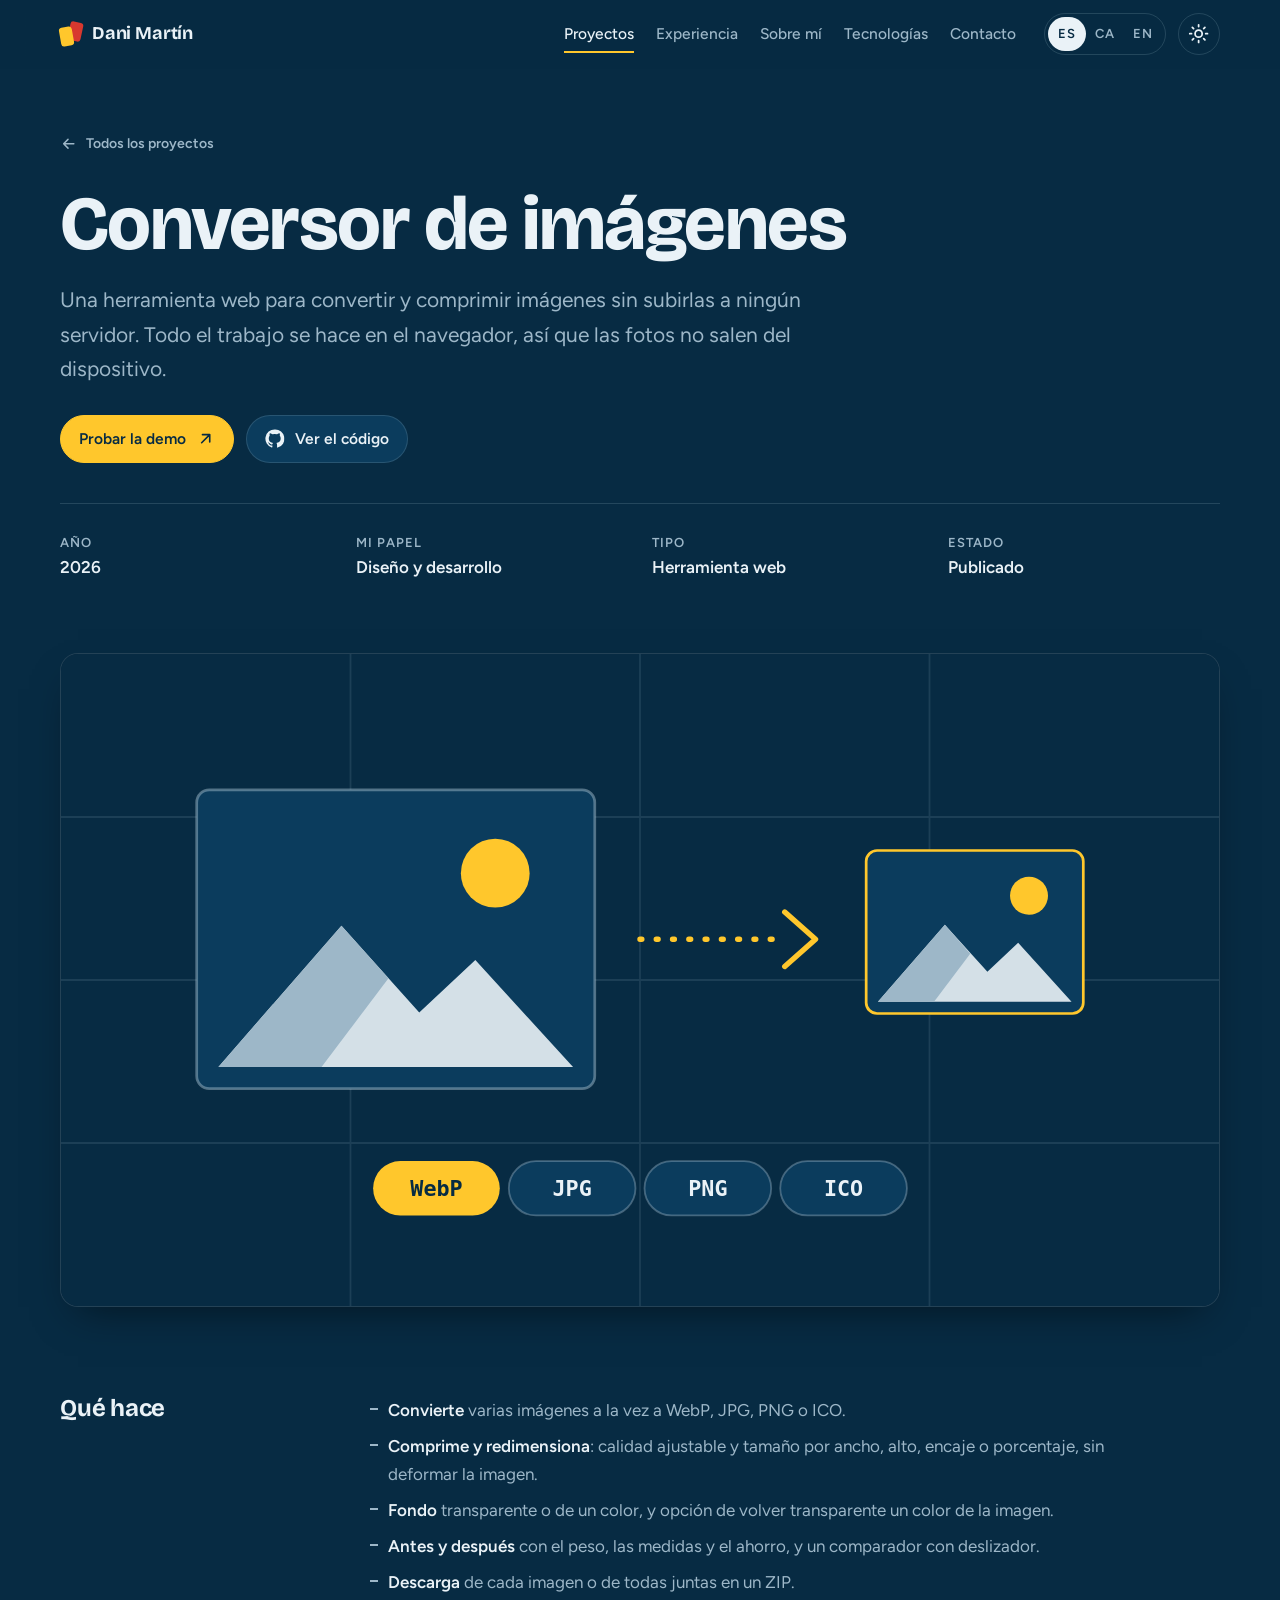
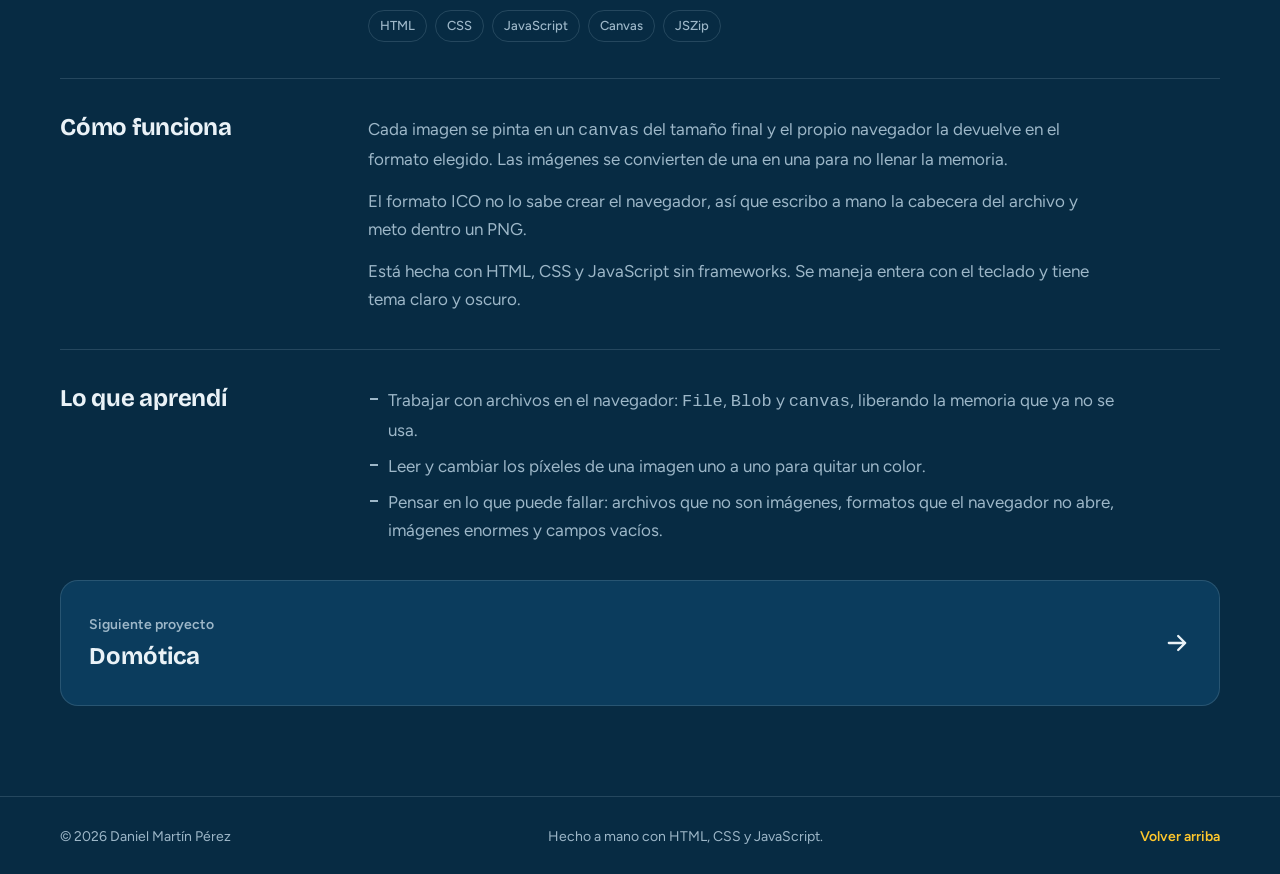
==== proyectos/conversor-imagenes.html @ faf4ce70 "Añade el proyecto Conversor de imágenes: tarjeta, página y traducciones" ====
<!DOCTYPE html>
<html lang="es" data-theme="dark" data-base="../">
<head>
  <meta charset="utf-8">
  <meta name="viewport" content="width=device-width, initial-scale=1">
  <title data-i18n="conv.metaTitle">Conversor de imágenes · Dani Martín</title>
  <meta name="description" data-i18n-attr="content=conv.card" content="Herramienta web para convertir, comprimir y redimensionar imágenes sin subirlas a ningún servidor: todo se hace en el navegador.">
  <meta name="author" content="Daniel Martín Pérez">
  <meta name="theme-color" content="#072B43">
  <link rel="canonical" href="https://danimartin03.github.io/proyectos/conversor-imagenes.html">

  <meta property="og:type" content="article">
  <meta property="og:url" content="https://danimartin03.github.io/proyectos/conversor-imagenes.html">
  <meta property="og:title" content="Conversor de imágenes · Dani Martín">
  <meta property="og:description" content="Herramienta web para convertir, comprimir y redimensionar imágenes sin subirlas a ningún servidor: todo se hace en el navegador.">
  <meta property="og:image" content="https://danimartin03.github.io/assets/img/og.jpg">
  <meta name="twitter:card" content="summary_large_image">

  <link rel="icon" href="../favicon.svg" type="image/svg+xml">

  <!-- Aplica el tema guardado antes de pintar y avisa al CSS de que hay JS -->
  <script>
    (function () {
      var root = document.documentElement;
      root.classList.add('js');
      try {
        var saved = localStorage.getItem('theme');
        if (saved === 'light' || saved === 'dark') root.setAttribute('data-theme', saved);
      } catch (e) { /* sin acceso a localStorage: se queda el tema oscuro */ }
    })();
  </script>

  <link rel="preconnect" href="https://fonts.googleapis.com">
  <link rel="preconnect" href="https://fonts.gstatic.com" crossorigin>
  <link href="https://fonts.googleapis.com/css2?family=Bricolage+Grotesque:opsz,wght@12..96,400..800&family=Figtree:wght@400;500;600&display=swap" rel="stylesheet">

  <link rel="stylesheet" href="../css/base.css">
  <link rel="stylesheet" href="../css/layout.css">
  <link rel="stylesheet" href="../css/components.css">
  <link rel="stylesheet" href="../css/animations.css">
</head>
<body>
  <a class="skip-link" href="#contenido" data-i18n="a11y.skip">Saltar al contenido</a>
  <div class="progress" aria-hidden="true"><span class="progress__bar"></span></div>

  <header class="header">
    <div class="container header__inner">
      <a class="logo" href="../" aria-label="Dani Martín, inicio" data-i18n-attr="aria-label=a11y.home">
        <span class="logo__cards" aria-hidden="true"><i></i><i></i></span>
        Dani Martín
      </a>

      <button class="icon-btn header__toggle" type="button" aria-expanded="false" aria-controls="menu" aria-label="Abrir menú" data-i18n-attr="aria-label=a11y.menu">
        <svg class="icon icon--open" aria-hidden="true"><use href="../assets/icons/sprite.svg#menu"/></svg>
        <svg class="icon icon--close" aria-hidden="true"><use href="../assets/icons/sprite.svg#close"/></svg>
      </button>

      <div class="header__menu" id="menu">
        <nav class="nav" aria-label="Principal" data-i18n-attr="aria-label=a11y.nav">
          <a class="nav__link is-active" href="../#proyectos" aria-current="true" data-i18n="nav.projects">Proyectos</a>
          <a class="nav__link" href="../#experiencia" data-i18n="nav.experience">Experiencia</a>
          <a class="nav__link" href="../#sobre-mi" data-i18n="nav.about">Sobre mí</a>
          <a class="nav__link" href="../#tecnologias" data-i18n="nav.tech">Tecnologías</a>
          <a class="nav__link" href="../#contacto" data-i18n="nav.contact">Contacto</a>
        </nav>

        <div class="header__tools">
          <div class="lang" role="group" aria-label="Idioma" data-i18n-attr="aria-label=a11y.lang">
            <button class="lang__btn" type="button" data-lang="es" aria-pressed="true" lang="es" title="Castellano">ES</button>
            <button class="lang__btn" type="button" data-lang="ca" aria-pressed="false" lang="ca" title="Català">CA</button>
            <button class="lang__btn" type="button" data-lang="en" aria-pressed="false" lang="en" title="English">EN</button>
          </div>
          <button class="icon-btn theme-toggle" type="button" aria-label="Cambiar entre tema claro y oscuro" data-i18n-attr="aria-label=a11y.theme">
            <svg class="icon icon--sun" aria-hidden="true"><use href="../assets/icons/sprite.svg#sun"/></svg>
            <svg class="icon icon--moon" aria-hidden="true"><use href="../assets/icons/sprite.svg#moon"/></svg>
          </button>
        </div>
      </div>
    </div>
  </header>

  <main id="contenido">
    <article>
      <header class="project-hero">
        <div class="container">
          <a class="back hero-in" style="--d:0" href="../#proyectos">
            <svg class="icon" aria-hidden="true"><use href="../assets/icons/sprite.svg#arrow-left"/></svg>
            <span data-i18n="p.back">Todos los proyectos</span></a>
          <h1 class="project-hero__title hero-in" style="--d:1" data-i18n="conv.title">Conversor de imágenes</h1>
          <p class="project-hero__lead hero-in" style="--d:2" data-i18n="conv.lead">Una herramienta web para convertir y comprimir imágenes sin subirlas a ningún servidor. Todo el trabajo se hace en el navegador, así que las fotos no salen del dispositivo.</p>
          <ul class="hero__actions hero-in" style="--d:3">
            <li><a class="btn btn--primary" href="https://danimartin03.github.io/conversor-imagenes/" target="_blank" rel="noopener">
              <span data-i18n="p.demo">Probar la demo</span>
              <svg class="icon" aria-hidden="true"><use href="../assets/icons/sprite.svg#arrow-up-right"/></svg></a></li>
            <li><a class="btn" href="https://github.com/danimartin03/conversor-imagenes" target="_blank" rel="noopener">
              <svg class="icon" aria-hidden="true"><use href="../assets/icons/sprite.svg#github"/></svg>
              <span data-i18n="p.code">Ver el código</span></a></li>
          </ul>
          <dl class="meta hero-in" style="--d:4">
            <div><dt data-i18n="p.year">Año</dt><dd>2026</dd></div>
            <div><dt data-i18n="p.role">Mi papel</dt><dd data-i18n="conv.role">Diseño y desarrollo</dd></div>
            <div><dt data-i18n="p.type">Tipo</dt><dd data-i18n="conv.type">Herramienta web</dd></div>
            <div><dt data-i18n="p.status">Estado</dt><dd data-i18n="conv.status">Publicado</dd></div>
          </dl>
        </div>
      </header>

      <div class="container">
        <figure class="project-cover reveal">
          <img src="../assets/img/proyectos/conversor-imagenes.svg" width="1280" height="720" alt="Ilustración de una imagen grande que se convierte en otra más ligera, con los formatos WebP, JPG, PNG e ICO" data-i18n-attr="alt=conv.coverAlt">
        </figure>
      </div>

      <div class="container project-body">
        <section class="block reveal">
          <h2 data-i18n="p.what">Qué hace</h2>
          <ul class="list">
            <li data-i18n="conv.w1"><strong>Convierte</strong> varias imágenes a la vez a WebP, JPG, PNG o ICO.</li>
            <li data-i18n="conv.w2"><strong>Comprime y redimensiona</strong>: calidad ajustable y tamaño por ancho, alto, encaje o porcentaje, sin deformar la imagen.</li>
            <li data-i18n="conv.w3"><strong>Fondo</strong> transparente o de un color, y opción de volver transparente un color de la imagen.</li>
            <li data-i18n="conv.w4"><strong>Antes y después</strong> con el peso, las medidas y el ahorro, y un comparador con deslizador.</li>
            <li data-i18n="conv.w5"><strong>Descarga</strong> de cada imagen o de todas juntas en un ZIP.</li>
          </ul>
          <ul class="tags"><li>HTML</li><li>CSS</li><li>JavaScript</li><li>Canvas</li><li>JSZip</li></ul>
        </section>
        <section class="block reveal">
          <h2 data-i18n="p.how">Cómo funciona</h2>
          <p data-i18n="conv.how1">Cada imagen se pinta en un <code>canvas</code> del tamaño final y el propio navegador la devuelve en el formato elegido. Las imágenes se convierten de una en una para no llenar la memoria.</p>
          <p data-i18n="conv.how2">El formato ICO no lo sabe crear el navegador, así que escribo a mano la cabecera del archivo y meto dentro un PNG.</p>
          <p data-i18n="conv.how3">Está hecha con HTML, CSS y JavaScript sin frameworks. Se maneja entera con el teclado y tiene tema claro y oscuro.</p>
        </section>
        <section class="block reveal">
          <h2 data-i18n="p.learned">Lo que aprendí</h2>
          <ul class="list">
            <li data-i18n="conv.l1">Trabajar con archivos en el navegador: <code>File</code>, <code>Blob</code> y <code>canvas</code>, liberando la memoria que ya no se usa.</li>
            <li data-i18n="conv.l2">Leer y cambiar los píxeles de una imagen uno a uno para quitar un color.</li>
            <li data-i18n="conv.l3">Pensar en lo que puede fallar: archivos que no son imágenes, formatos que el navegador no abre, imágenes enormes y campos vacíos.</li>
          </ul>
        </section>

        <a class="next reveal" href="domotica.html">
          <span>
            <span class="next__label" data-i18n="p.next">Siguiente proyecto</span><br>
            <span class="next__title" data-i18n="domo.title">Domótica</span>
          </span>
          <svg class="icon" aria-hidden="true"><use href="../assets/icons/sprite.svg#arrow-right"/></svg>
        </a>
      </div>
    </article>
  </main>

  <footer class="footer">
    <div class="container footer__inner">
      <p>© <span data-year>2026</span> Daniel Martín Pérez</p>
      <p data-i18n="footer.made">Hecho a mano con HTML, CSS y JavaScript.</p>
      <a class="link" href="#contenido" data-i18n="footer.top">Volver arriba</a>
    </div>
  </footer>

  <script src="../js/theme.js" defer></script>
  <script src="../js/i18n.js" defer></script>
  <script src="../js/reveal.js" defer></script>
  <script src="../js/main.js" defer></script>
</body>
</html>
---- css/base.css ----
/* ==========================================================
   base.css — variables de diseño, reset y tipografía
   ========================================================== */

/* ---------- Tema oscuro (por defecto) ---------- */
:root {
  --bg: #072B43;
  --bg-alt: #06243A;
  --surface: #0B3C5D;
  --surface-2: #10496F;
  --line: rgba(157, 183, 200, .2);
  --text: #EAF2F7;
  --muted: #9DB7C8;
  --accent: #FFC72C;        /* amarillo tarjeta */
  --accent-ink: #072B43;    /* texto sobre amarillo */
  --link: #FFC72C;
  --red: #D8382F;           /* rojo tarjeta: solo como relleno */
  --green: #3DD68C;
  --shadow: 0 18px 40px -18px rgba(0, 0, 0, .55);
  --header-bg: rgba(7, 43, 67, .82);

  --font-display: "Bricolage Grotesque", "Segoe UI", system-ui, sans-serif;
  --font-body: "Figtree", "Segoe UI", system-ui, sans-serif;

  /* Escala tipográfica fluida: crece con el ancho de pantalla */
  --fs-sm: .875rem;
  --fs-base: clamp(1rem, .96rem + .2vw, 1.0625rem);
  --fs-lg: clamp(1.125rem, 1.05rem + .4vw, 1.3125rem);
  --fs-h3: clamp(1.25rem, 1.15rem + .5vw, 1.5rem);
  --fs-h2: clamp(2rem, 1.5rem + 2.4vw, 3.25rem);
  --fs-h1: clamp(2.5rem, 1.6rem + 4.6vw, 4.75rem);

  --radius: 18px;
  --radius-sm: 10px;
  --container: 1160px;
  --header-h: 68px;
  --ease: cubic-bezier(.2, .7, .2, 1);

  color-scheme: dark;
}

/* ---------- Tema claro ---------- */
:root[data-theme="light"] {
  --bg: #EAF2F7;
  --bg-alt: #DDE9F1;
  --surface: #FFFFFF;
  --surface-2: #F4F8FB;
  --line: rgba(11, 60, 93, .16);
  --text: #072B43;
  --muted: #3D6079;
  --link: #0B3C5D;
  --green: #0E7C4A;
  --shadow: 0 18px 40px -22px rgba(7, 43, 67, .35);
  --header-bg: rgba(234, 242, 247, .85);
  color-scheme: light;
}

/* ---------- Reset mínimo ---------- */
*, *::before, *::after { box-sizing: border-box; }

html {
  scroll-behavior: smooth;
  scroll-padding-top: calc(var(--header-h) + 16px);
  -webkit-text-size-adjust: 100%;
}

body {
  margin: 0;
  background: var(--bg);
  color: var(--text);
  font-family: var(--font-body);
  font-size: var(--fs-base);
  line-height: 1.65;
  -webkit-font-smoothing: antialiased;
  overflow-x: hidden;
}

img, svg { display: block; max-width: 100%; }
img { height: auto; }
ul, ol { margin: 0; padding: 0; list-style: none; }
p, h1, h2, h3, dl, dd, figure { margin: 0; }
button { font: inherit; color: inherit; cursor: pointer; }
a { color: inherit; }

/* ---------- Tipografía ---------- */
h1, h2, h3 {
  font-family: var(--font-display);
  line-height: 1.08;
  letter-spacing: -.02em;
  text-wrap: balance;
}
h1 { font-size: var(--fs-h1); font-weight: 750; }
h2 { font-size: var(--fs-h2); font-weight: 700; }
h3 { font-size: var(--fs-h3); font-weight: 650; line-height: 1.2; }

/* ---------- Accesibilidad ---------- */
:focus-visible {
  outline: 3px solid var(--accent);
  outline-offset: 3px;
  border-radius: 6px;
}
:root[data-theme="light"] :focus-visible { outline-color: #0B3C5D; }

.skip-link {
  position: absolute;
  left: 12px;
  top: -60px;
  z-index: 200;
  padding: 10px 16px;
  border-radius: var(--radius-sm);
  background: var(--accent);
  color: var(--accent-ink);
  font-weight: 600;
  text-decoration: none;
}
.skip-link:focus { top: 12px; }

.visually-hidden {
  position: absolute;
  width: 1px; height: 1px;
  overflow: hidden;
  clip-path: inset(50%);
  white-space: nowrap;
}

/* ---------- Iconos del sprite ---------- */
.icon {
  width: 1.25em;
  height: 1.25em;
  flex: none;
  fill: none;
  stroke: currentColor;
  stroke-width: 2;
  stroke-linecap: round;
  stroke-linejoin: round;
}
---- css/layout.css ----
/* ==========================================================
   layout.css — contenedor, cabecera, secciones y pie
   Móvil primero: los @media amplían el diseño hacia arriba.
   ========================================================== */

.container {
  width: min(100% - 40px, var(--container));
  margin-inline: auto;
}

/* ---------- Barra de progreso de scroll ---------- */
.progress {
  position: fixed;
  inset: 0 0 auto 0;
  height: 3px;
  z-index: 120;
  pointer-events: none;
}
.progress__bar {
  display: block;
  height: 100%;
  background: var(--accent);
  transform: scaleX(var(--progress, 0));
  transform-origin: left;
}
:root[data-theme="light"] .progress__bar { background: #0B3C5D; }

/* ---------- Cabecera fija ---------- */
.header {
  position: fixed;
  inset: 0 0 auto 0;
  z-index: 100;
  background: var(--header-bg);
  backdrop-filter: blur(12px);
  -webkit-backdrop-filter: blur(12px);
  border-bottom: 1px solid transparent;
  transition: border-color .3s;
}
.header.is-scrolled { border-bottom-color: var(--line); }

.header__inner {
  display: flex;
  align-items: center;
  justify-content: space-between;
  gap: 16px;
  height: var(--header-h);
}

.logo {
  display: inline-flex;
  align-items: center;
  gap: 10px;
  font-family: var(--font-display);
  font-weight: 700;
  font-size: 1.125rem;
  letter-spacing: -.01em;
  text-decoration: none;
  white-space: nowrap;
}
/* Mini tarjetas del logo */
.logo__cards { position: relative; width: 22px; height: 24px; }
.logo__cards i {
  position: absolute;
  width: 13px; height: 19px;
  border-radius: 3px;
}
.logo__cards i:first-child { right: 0; top: 0; background: var(--red); transform: rotate(12deg); }
.logo__cards i:last-child { left: 0; bottom: 0; background: var(--accent); transform: rotate(-10deg); }

/* Menú: en móvil es un panel desplegable bajo la cabecera */
.header__menu {
  position: absolute;
  inset: var(--header-h) 0 auto 0;
  display: none;
  flex-direction: column;
  gap: 20px;
  padding: 20px;
  background: var(--bg);
  border-bottom: 1px solid var(--line);
  box-shadow: var(--shadow);
}
.header__menu.is-open { display: flex; }

.nav { display: flex; flex-direction: column; gap: 4px; }
.nav__link {
  position: relative;
  padding: 10px 4px;
  color: var(--muted);
  font-weight: 500;
  text-decoration: none;
  transition: color .2s;
}
.nav__link:hover, .nav__link.is-active { color: var(--text); }

.header__tools { display: flex; align-items: center; gap: 12px; }

.header__toggle .icon--close,
.header__toggle[aria-expanded="true"] .icon--open { display: none; }
.header__toggle[aria-expanded="true"] .icon--close { display: block; }

@media (min-width: 940px) {
  .header .header__toggle { display: none; }
  .header__menu {
    position: static;
    display: flex;
    flex-direction: row;
    align-items: center;
    gap: 28px;
    padding: 0;
    background: none;
    border: 0;
    box-shadow: none;
  }
  .nav { flex-direction: row; gap: 22px; }
  .nav__link { padding: 6px 0; font-size: .9688rem; }
  /* Subrayado animado + marca del enlace activo */
  .nav__link::after {
    content: "";
    position: absolute;
    left: 0; right: 0; bottom: 0;
    height: 2px;
    background: var(--link);
    transform: scaleX(0);
    transform-origin: left;
    transition: transform .3s var(--ease);
  }
  .nav__link:hover::after, .nav__link.is-active::after { transform: scaleX(1); }
}

/* ---------- Secciones ---------- */
.section { padding-block: clamp(72px, 10vw, 128px); }
.section--alt { background: var(--bg-alt); }

.section__head { max-width: 720px; margin-bottom: clamp(32px, 5vw, 56px); }
.section__title { margin-bottom: 16px; }
.section__intro { color: var(--muted); font-size: var(--fs-lg); max-width: 60ch; }

.eyebrow {
  display: inline-flex;
  align-items: center;
  gap: 10px;
  margin-bottom: 14px;
  color: var(--link);
  font-size: var(--fs-sm);
  font-weight: 600;
  letter-spacing: .12em;
  text-transform: uppercase;
}
.eyebrow::before {
  content: "";
  width: 24px; height: 2px;
  background: currentColor;
}

/* Dos columnas: experiencia + formación */
.split { display: grid; gap: 48px; }
@media (min-width: 940px) {
  .split { grid-template-columns: 1.5fr 1fr; gap: 72px; }
}

/* ---------- Portada ---------- */
.hero {
  position: relative;
  padding-top: calc(var(--header-h) + clamp(40px, 7vw, 88px));
  padding-bottom: clamp(64px, 9vw, 112px);
  /* Resplandor suave de fondo */
  background:
    radial-gradient(60% 55% at 85% 20%, rgba(255, 199, 44, .10), transparent 70%),
    radial-gradient(70% 60% at 10% 0%, rgba(16, 73, 111, .9), transparent 70%);
}
:root[data-theme="light"] .hero {
  background:
    radial-gradient(60% 55% at 85% 20%, rgba(255, 199, 44, .28), transparent 70%),
    radial-gradient(70% 60% at 10% 0%, #fff, transparent 70%);
}
.hero__grid { display: grid; gap: 56px; align-items: center; }

.hero__hello {
  margin-bottom: 14px;
  color: var(--link);
  font-family: var(--font-display);
  font-size: var(--fs-lg);
  font-weight: 600;
}
.hero__title { margin-bottom: 22px; }
.hero__title span { display: block; }
.hero__title-sep { display: none !important; }
.hero__title-accent { color: var(--muted); }
.hero__lead { max-width: 52ch; color: var(--muted); font-size: var(--fs-lg); }
.hero__actions { display: flex; flex-wrap: wrap; gap: 12px; margin-top: 32px; }

.hero__visual {
  position: relative;
  width: min(100%, 380px);
  margin-inline: auto;
}
.hero__photo {
  overflow: hidden;
  border-radius: 28px;
  border: 1px solid var(--line);
  background: var(--surface);
  box-shadow: var(--shadow);
  aspect-ratio: 4 / 5;
}
.hero__photo img { width: 100%; height: 100%; object-fit: cover; }

@media (min-width: 940px) {
  .hero__grid { grid-template-columns: 1.25fr .75fr; gap: 72px; }
  .hero__visual { margin-inline: auto 24px; }
}

/* ---------- Sobre mí ---------- */
.about { display: grid; gap: 40px; align-items: start; }
.about__photo {
  width: min(100%, 340px);
  overflow: hidden;
  border-radius: 28px;
  border: 1px solid var(--line);
  aspect-ratio: 4 / 5;
}
.about__photo img { width: 100%; height: 100%; object-fit: cover; }
.about__text > p { max-width: 62ch; margin-bottom: 18px; }
.about__text > p:not(.eyebrow) { color: var(--muted); }
@media (min-width: 860px) {
  .about { grid-template-columns: 340px 1fr; gap: 72px; }
  .about__photo { position: sticky; top: calc(var(--header-h) + 32px); }
}

/* ---------- Contacto ---------- */
.contact { text-align: center; }
.contact .section__intro { margin-inline: auto; }
.contact .hero__actions { justify-content: center; }
.contact__mail {
  display: inline-block;
  margin-block: 28px 4px;
  font-family: var(--font-display);
  font-size: clamp(1.25rem, .5rem + 3.6vw, 3rem);
  font-weight: 700;
  letter-spacing: -.02em;
  text-decoration: none;
  overflow-wrap: anywhere;
  /* Subrayado que crece al pasar el ratón */
  background: linear-gradient(var(--accent), var(--accent)) left bottom / 100% 3px no-repeat;
  padding-bottom: 6px;
  transition: background-size .35s var(--ease), color .2s;
}
.contact__mail:hover { background-size: 100% 100%; color: var(--accent-ink); }

/* ---------- Pie ---------- */
.footer {
  border-top: 1px solid var(--line);
  padding-block: 28px;
  color: var(--muted);
  font-size: var(--fs-sm);
}
.footer__inner {
  display: flex;
  flex-wrap: wrap;
  justify-content: space-between;
  gap: 8px 24px;
}
---- css/components.css ----
/* ==========================================================
   components.css — botones, tarjetas, línea de tiempo,
   tecnologías y página de proyecto
   ========================================================== */

/* ---------- Botones ---------- */
.btn {
  display: inline-flex;
  align-items: center;
  gap: 10px;
  min-height: 46px;
  padding: 10px 18px;
  border: 1px solid var(--line);
  border-radius: 999px;
  background: var(--surface);
  color: var(--text);
  font-weight: 600;
  font-size: .9688rem;
  text-decoration: none;
  transition: transform .2s var(--ease), border-color .2s, background-color .2s;
}
.btn:hover { transform: translateY(-2px); border-color: var(--muted); }
.btn:active { transform: translateY(0); }
.btn--primary {
  background: var(--accent);
  border-color: var(--accent);
  color: var(--accent-ink);
}
.btn--primary:hover { border-color: var(--accent); background: #FFD457; }

.icon-btn {
  display: inline-grid;
  place-items: center;
  width: 42px; height: 42px;
  border: 1px solid var(--line);
  border-radius: 50%;
  background: transparent;
  transition: border-color .2s, transform .3s var(--ease);
}
.icon-btn:hover { border-color: var(--muted); }
.theme-toggle:hover { transform: rotate(20deg); }
/* Se enseña el icono del tema al que se va a cambiar */
.theme-toggle .icon--moon,
:root[data-theme="light"] .theme-toggle .icon--sun { display: none; }
:root[data-theme="light"] .theme-toggle .icon--moon { display: block; }

/* ---------- Selector de idioma ---------- */
.lang {
  display: inline-flex;
  padding: 3px;
  border: 1px solid var(--line);
  border-radius: 999px;
}
.lang__btn {
  min-width: 38px;
  padding: 6px 8px;
  border: 0;
  border-radius: 999px;
  background: transparent;
  color: var(--muted);
  font-size: .8125rem;
  font-weight: 600;
  letter-spacing: .04em;
  transition: color .2s, background-color .2s;
}
.lang__btn:hover { color: var(--text); }
.lang__btn[aria-pressed="true"] { background: var(--text); color: var(--bg); }

/* ---------- Enlace con subrayado animado ---------- */
.link {
  color: var(--link);
  font-weight: 600;
  text-decoration: none;
  background: linear-gradient(currentColor, currentColor) left bottom / 0 2px no-repeat;
  padding-bottom: 2px;
  transition: background-size .3s var(--ease);
}
.link:hover { background-size: 100% 2px; }

/* ---------- Tarjetas de árbitro (portada) ---------- */
.ref-card {
  position: absolute;
  width: clamp(124px, 38%, 150px);
  aspect-ratio: 5 / 7;
  border-radius: 14px;
  box-shadow: 0 16px 30px -12px rgba(0, 0, 0, .6);
}
.ref-card--yellow {
  --r: -9deg;
  left: -14px;
  bottom: -30px;
  display: flex;
  align-items: flex-end;
  padding: 14px;
  background: var(--accent);
  color: var(--accent-ink);
  font-family: var(--font-display);
  font-size: clamp(.9375rem, 3.6vw, 1.0625rem);
  font-weight: 700;
  line-height: 1.15;
  transform: rotate(var(--r));
}
.ref-card--red {
  --r: 11deg;
  left: 56px;
  bottom: -14px;
  background: var(--red);
  transform: rotate(var(--r));
}
@media (min-width: 940px) {
  .ref-card--yellow { left: -56px; }
  .ref-card--red { left: 18px; }
}

/* ---------- Tarjetas de proyecto ---------- */
.projects { display: grid; gap: 28px; }
@media (min-width: 760px) {
  .projects { grid-template-columns: repeat(2, 1fr); }
}

.card {
  position: relative;        /* el enlace del título cubre toda la tarjeta */
  display: flex;
  flex-direction: column;
  overflow: hidden;
  border: 1px solid var(--line);
  border-radius: var(--radius);
  background: var(--surface);
  transition: transform .35s var(--ease), border-color .3s, box-shadow .35s;
}
.card:hover, .card:focus-within {
  transform: translateY(-6px);
  border-color: var(--accent);
  box-shadow: var(--shadow);
}

.card__media {
  position: relative;
  overflow: hidden;
  aspect-ratio: 16 / 9;
  background: var(--bg-alt);
}
.card__media img {
  width: 100%; height: 100%;
  object-fit: cover;
  object-position: top;
  transition: transform .6s var(--ease), opacity .4s;
}
.card:hover .card__media img { transform: scale(1.04); }

/* Segunda imagen (captura de la web) que aparece al pasar el ratón */
.card__media-hover { position: absolute; inset: 0; opacity: 0; }
.card:hover .card__media-hover,
.card:focus-within .card__media-hover { opacity: 1; }

/* Marco de navegador para las capturas de webs */
.card__media--browser { padding-top: 26px; background: #E3E9EE; }
.card__media--browser::before {
  content: "";
  position: absolute;
  top: 9px; left: 14px;
  width: 8px; height: 8px;
  border-radius: 50%;
  background: #D8382F;
  box-shadow: 14px 0 0 #FFC72C, 28px 0 0 #3DD68C;
}

.card__cta {
  position: absolute;
  right: 14px; bottom: 14px;
  display: inline-flex;
  align-items: center;
  gap: 8px;
  padding: 8px 14px;
  border-radius: 999px;
  background: var(--accent);
  color: var(--accent-ink);
  font-size: var(--fs-sm);
  font-weight: 700;
  opacity: 0;
  transform: translateY(10px);
  transition: opacity .3s, transform .3s var(--ease);
}
.card:hover .card__cta, .card:focus-within .card__cta { opacity: 1; transform: none; }

.card__body { display: flex; flex-direction: column; gap: 12px; padding: 24px; flex: 1; }
.card__status {
  display: flex;
  align-items: center;
  gap: 8px;
  color: var(--muted);
  font-size: var(--fs-sm);
  font-weight: 500;
}
.card__title a { text-decoration: none; }
.card__title a::after { content: ""; position: absolute; inset: 0; z-index: 1; }
.card__title a:focus-visible { outline: none; }
.card:has(.card__title a:focus-visible) { outline: 3px solid var(--accent); outline-offset: 3px; }
.card__desc { color: var(--muted); }
.card .tags { margin-top: auto; padding-top: 6px; }

/* Tarjeta destacada: ocupa las dos columnas, con imagen al lado */
@media (min-width: 760px) {
  .card--featured { grid-column: 1 / -1; flex-direction: row; }
  .card--featured .card__media { flex: 1.35; aspect-ratio: auto; min-height: 340px; }
  .card--featured .card__body { flex: 1; justify-content: center; padding: 36px; }
  .card--featured .card__title { font-size: var(--fs-h2); }
}

.dot {
  width: 8px; height: 8px;
  flex: none;
  border-radius: 50%;
  background: var(--muted);
}
.dot--yellow { background: var(--accent); box-shadow: 0 0 0 1px rgba(7, 43, 67, .35); }
.dot--green { background: var(--green); }

.tags { display: flex; flex-wrap: wrap; gap: 8px; }
.tags li {
  padding: 4px 11px;
  border: 1px solid var(--line);
  border-radius: 999px;
  color: var(--muted);
  font-size: .8125rem;
  font-weight: 500;
  white-space: nowrap;
}

/* ---------- Línea de tiempo ---------- */
.timeline { position: relative; padding-left: 28px; }
.timeline::before {
  content: "";
  position: absolute;
  left: 5px; top: 8px; bottom: 8px;
  width: 2px;
  background: var(--line);
}
.timeline__item { position: relative; padding-bottom: 44px; }
.timeline__item:last-child { padding-bottom: 0; }
.timeline__item::before {
  content: "";
  position: absolute;
  left: -28px; top: 7px;
  width: 12px; height: 12px;
  border-radius: 50%;
  background: var(--accent);
  box-shadow: 0 0 0 5px var(--bg-alt), 0 0 0 6px var(--line);
}
.timeline__date {
  margin-bottom: 6px;
  color: var(--link);
  font-size: var(--fs-sm);
  font-weight: 600;
  letter-spacing: .04em;
}
.timeline__org { margin-block: 4px 14px; color: var(--muted); font-weight: 500; }

.list { display: grid; gap: 8px; color: var(--muted); }
.list li { position: relative; padding-left: 20px; }
.list li::before {
  content: "";
  position: absolute;
  left: 2px; top: .7em;
  width: 8px; height: 2px;
  background: var(--muted);
}

/* ---------- Formación ---------- */
.edu__title { margin-bottom: 20px; }
.edu__list { display: grid; gap: 14px; }
.edu__item {
  padding: 18px 20px;
  border: 1px solid var(--line);
  border-radius: var(--radius-sm);
  background: var(--surface);
}
.edu__name { font-weight: 600; line-height: 1.35; }
.edu__org { color: var(--muted); font-size: var(--fs-sm); }

/* ---------- Datos prácticos ---------- */
.facts {
  display: grid;
  gap: 1px;
  margin-block: 28px;
  overflow: hidden;
  border: 1px solid var(--line);
  border-radius: var(--radius-sm);
  background: var(--line);       /* el hueco de 1px hace de separador */
}
.facts > div { padding: 14px 18px; background: var(--surface); }
.facts dt {
  color: var(--muted);
  font-size: .8125rem;
  font-weight: 600;
  letter-spacing: .08em;
  text-transform: uppercase;
}
.facts dd { font-weight: 500; }
@media (min-width: 620px) { .facts { grid-template-columns: 1fr 1fr; } }

/* ---------- Tecnologías ---------- */
.tech { display: grid; gap: 20px; }
@media (min-width: 700px) { .tech { grid-template-columns: repeat(2, 1fr); } }

.tech__group {
  padding: 24px;
  border: 1px solid var(--line);
  border-radius: var(--radius);
  background: var(--surface);
}
.tech__group--learning { border-style: dashed; background: transparent; }
.tech__title { margin-bottom: 18px; font-size: 1.125rem; }
.tech__list { display: flex; flex-wrap: wrap; gap: 10px; }
.tech__list li {
  display: inline-flex;
  align-items: center;
  gap: 10px;
  padding: 6px 14px 6px 6px;
  border: 1px solid var(--line);
  border-radius: 999px;
  background: var(--surface-2);
  font-weight: 500;
  font-size: .9375rem;
  transition: transform .2s var(--ease), border-color .2s;
}
.tech__list li:hover { transform: translateY(-2px); border-color: var(--muted); }

/* Distintivo de cada tecnología: --c es su color de marca */
.badge {
  display: inline-grid;
  place-items: center;
  width: 32px; height: 32px;
  border-radius: 50%;
  background: var(--c, var(--muted));
  color: #fff;
  font-family: var(--font-display);
  font-size: .6875rem;
  font-weight: 700;
  letter-spacing: -.02em;
}
.badge--dark { color: #10202B; }   /* para fondos claros (JS, React, Supabase) */

/* ==========================================================
   Página de proyecto
   ========================================================== */
.project-hero {
  padding-top: calc(var(--header-h) + clamp(32px, 5vw, 64px));
  padding-bottom: clamp(40px, 6vw, 72px);
}
.back {
  display: inline-flex;
  align-items: center;
  gap: 8px;
  margin-bottom: 28px;
  color: var(--muted);
  font-weight: 600;
  font-size: var(--fs-sm);
  text-decoration: none;
  transition: color .2s, gap .2s var(--ease);
}
.back:hover { color: var(--text); gap: 12px; }

.project-hero__title { margin-bottom: 18px; }
.project-hero__lead { max-width: 60ch; color: var(--muted); font-size: var(--fs-lg); }
.project-hero .hero__actions { margin-top: 28px; }

.meta {
  display: grid;
  grid-template-columns: repeat(2, 1fr);
  gap: 20px 24px;
  margin-top: 40px;
  padding-top: 28px;
  border-top: 1px solid var(--line);
}
.meta dt {
  color: var(--muted);
  font-size: .8125rem;
  font-weight: 600;
  letter-spacing: .08em;
  text-transform: uppercase;
}
.meta dd { font-weight: 600; }
@media (min-width: 760px) { .meta { grid-template-columns: repeat(4, 1fr); } }

.project-cover {
  overflow: hidden;
  border: 1px solid var(--line);
  border-radius: var(--radius);
  background: var(--bg-alt);
  box-shadow: var(--shadow);
}
.project-cover img { width: 100%; }
.project-cover figcaption,
.caption { padding: 12px 18px; color: var(--muted); font-size: var(--fs-sm); }

.project-body { padding-block: clamp(48px, 7vw, 96px); }
.block { display: grid; gap: 14px; padding-block: 36px; border-top: 1px solid var(--line); }
.block:first-child { border-top: 0; padding-top: 0; }
.block h2 { font-size: var(--fs-h3); letter-spacing: -.01em; }
.block p, .block .list, .steps { max-width: 68ch; color: var(--muted); }
.block p strong, .steps strong, .list strong { color: var(--text); font-weight: 600; }
@media (min-width: 860px) {
  /* Título a la izquierda y contenido a la derecha.
     row-gap a 0 para que las filas vacías que abarca el título no ocupen sitio. */
  .block { grid-template-columns: 260px 1fr; gap: 0 48px; }
  .block > :not(h2) { grid-column: 2; }
  .block > :not(h2) + :not(h2) { margin-top: 14px; }
  .block h2 { grid-row: 1 / span 9; }
}

/* Pasos numerados */
.steps { display: grid; gap: 14px; counter-reset: paso; }
.steps li {
  position: relative;
  padding-left: 46px;
  counter-increment: paso;
}
.steps li::before {
  content: counter(paso);
  position: absolute;
  left: 0; top: -1px;
  display: grid;
  place-items: center;
  width: 30px; height: 30px;
  border-radius: 50%;
  background: var(--accent);
  color: var(--accent-ink);
  font-family: var(--font-display);
  font-size: var(--fs-sm);
  font-weight: 700;
}

/* Galería de capturas con scroll horizontal */
.gallery {
  display: flex;
  gap: 16px;
  overflow-x: auto;
  padding-bottom: 14px;
  scroll-snap-type: x proximity;
  scrollbar-width: thin;
  scrollbar-color: var(--muted) transparent;
}
.gallery li { flex: none; width: min(62vw, 240px); scroll-snap-align: start; }
.gallery img { width: 100%; border-radius: 16px; border: 1px solid var(--line); }
.block--wide { display: block; }
.block--wide h2 { margin-bottom: 20px; }

/* Siguiente proyecto */
.next {
  display: flex;
  flex-wrap: wrap;
  align-items: center;
  justify-content: space-between;
  gap: 16px;
  padding: 28px;
  border: 1px solid var(--line);
  border-radius: var(--radius);
  background: var(--surface);
  text-decoration: none;
  transition: border-color .3s, transform .3s var(--ease);
}
.next:hover { border-color: var(--accent); transform: translateY(-3px); }
.next__label { color: var(--muted); font-size: var(--fs-sm); font-weight: 600; }
.next__title { font-family: var(--font-display); font-size: var(--fs-h3); font-weight: 700; }
.next .icon { width: 28px; height: 28px; transition: transform .3s var(--ease); }
.next:hover .icon { transform: translateX(6px); }

.project-cover { position: relative; }
---- css/animations.css ----
/* ==========================================================
   animations.css — cascada al hacer scroll y entrada de portada
   Solo se animan transform y opacity: no provocan repintados
   de diseño y el navegador puede moverlos en la GPU.
   ========================================================== */

/* ---------- Cascada (reveal) ----------
   Cuando un .reveal entra en pantalla, reveal.js le pone .is-in y
   su turno dentro de la tanda (--i): aparece con --i × 100 ms de retraso.
   Las reglas cuelgan de .js: sin JavaScript todo se ve desde el inicio. */
.js .reveal {
  opacity: 0;
  transform: translateY(26px);
  transition:
    opacity .7s var(--ease),
    transform .7s var(--ease);
  transition-delay: calc(var(--i, 0) * 100ms);
}
.js .reveal.is-in {
  opacity: 1;
  transform: none;
}

/* Cuando la cascada termina, reveal.js quita la clase .reveal:
   así cada elemento recupera sus transiciones normales (el hover de
   las tarjetas, por ejemplo) sin heredar el retraso. */

/* ---------- Entrada orquestada de la portada ----------
   --d marca el orden: saludo, titular, texto + foto, botones. */
.js .hero-in {
  opacity: 0;
  animation: hero-in .8s var(--ease) forwards;
  animation-delay: calc(var(--d, 0) * 130ms + 120ms);
}
@keyframes hero-in {
  from { opacity: 0; transform: translateY(24px); }
  to   { opacity: 1; transform: none; }
}

/* Las tarjetas de árbitro caen al final, con giro y un pequeño rebote */
.js .ref-card {
  opacity: 0;
  animation: card-drop .9s cubic-bezier(.3, 1.35, .5, 1) forwards;
}
.js .ref-card--red    { animation-delay: .85s; }
.js .ref-card--yellow { animation-delay: 1s; }
@keyframes card-drop {
  from { opacity: 0; transform: translateY(-220px) rotate(calc(var(--r) - 50deg)); }
  35%  { opacity: 1; }
  to   { opacity: 1; transform: rotate(var(--r)); }
}

/* Al pasar por la foto, las tarjetas se abren un poco */
.hero__visual .ref-card { transition: translate .4s var(--ease), rotate .4s var(--ease); }
.hero__visual:hover .ref-card--yellow { translate: -6px 0; rotate: -4deg; }
.hero__visual:hover .ref-card--red    { translate: 8px 0;  rotate: 5deg; }

/* ---------- Movimiento reducido ----------
   Si el usuario lo pide en su sistema: sin desplazamientos
   y con todo el contenido visible desde el principio. */
@media (prefers-reduced-motion: reduce) {
  html { scroll-behavior: auto; }

  .js .reveal,
  .js .hero-in,
  .js .ref-card {
    opacity: 1;
    transform: none;
    animation: none;
    transition: none;
  }
  .js .ref-card { transform: rotate(var(--r)); }

  *, *::before, *::after {
    transition-duration: .01ms !important;
    animation-duration: .01ms !important;
  }
  .card:hover, .btn:hover, .next:hover { transform: none; }
  .card:hover .card__media img { transform: none; }
}
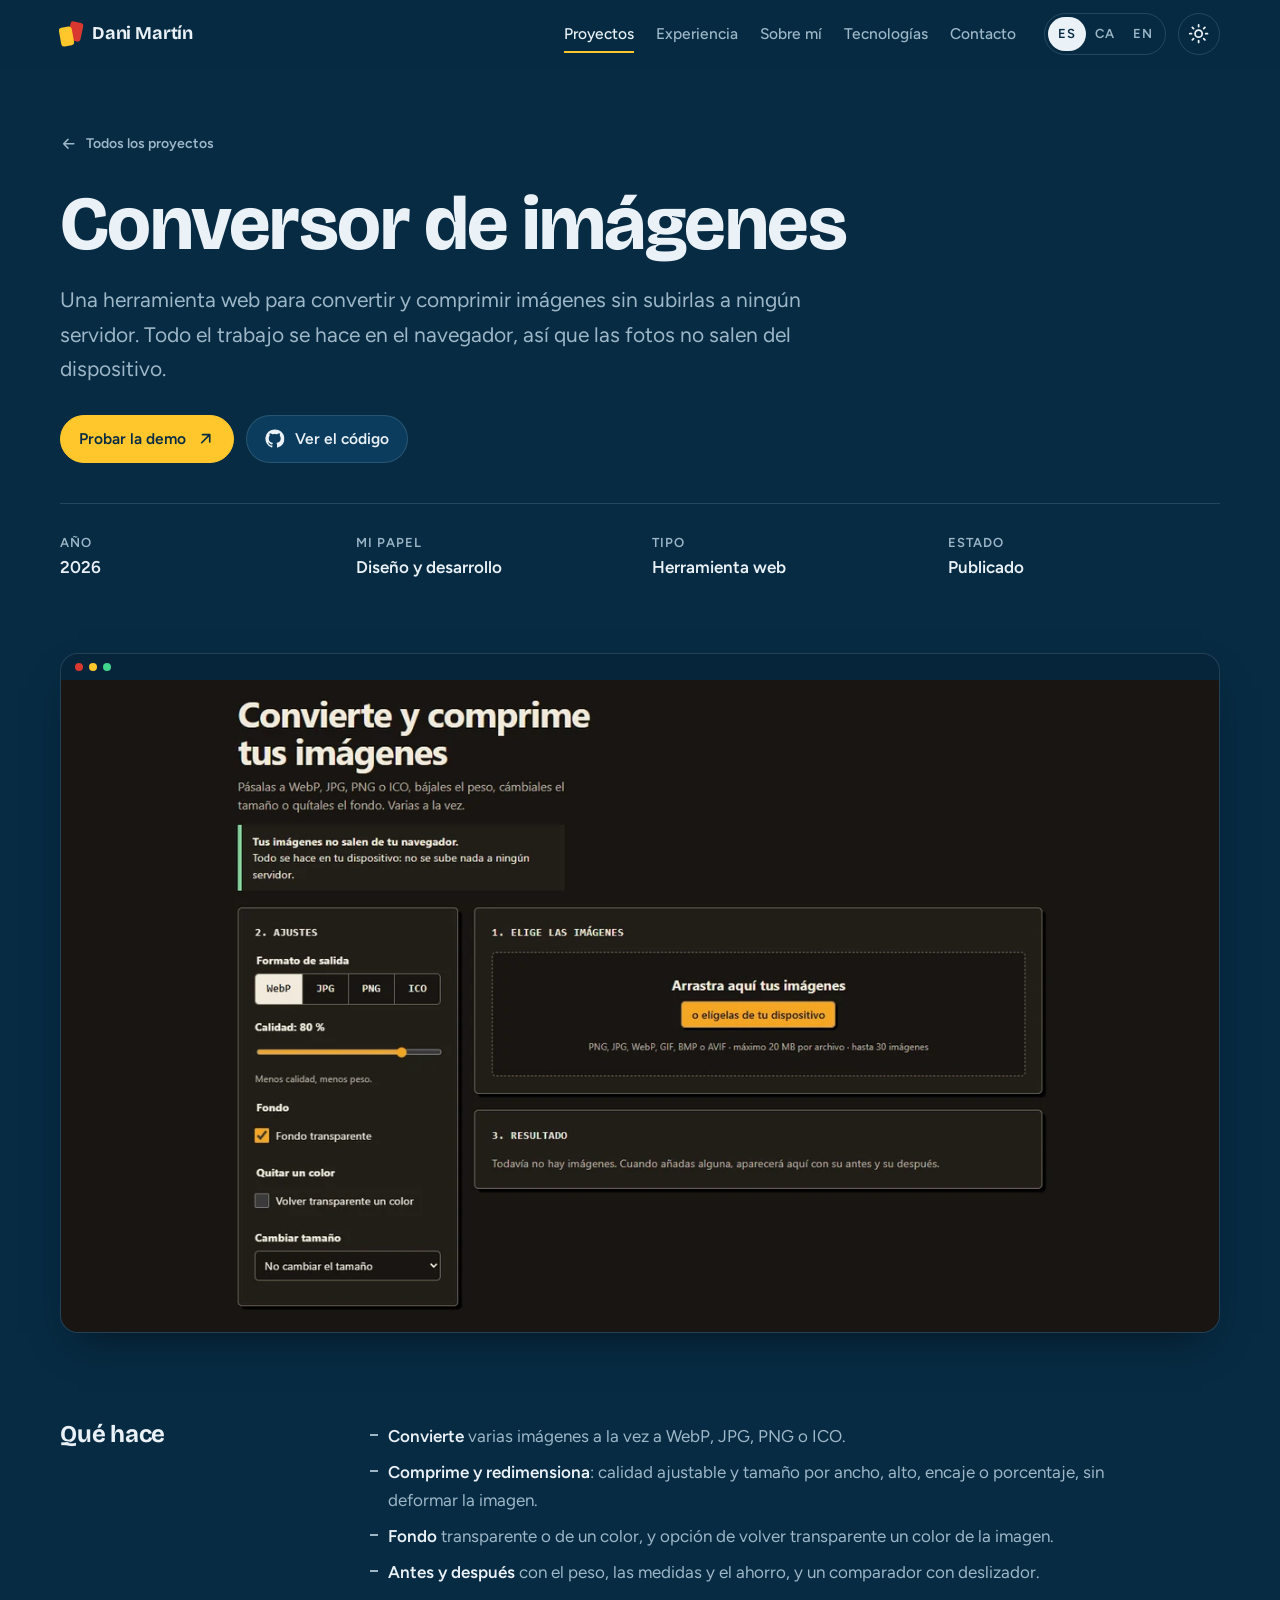
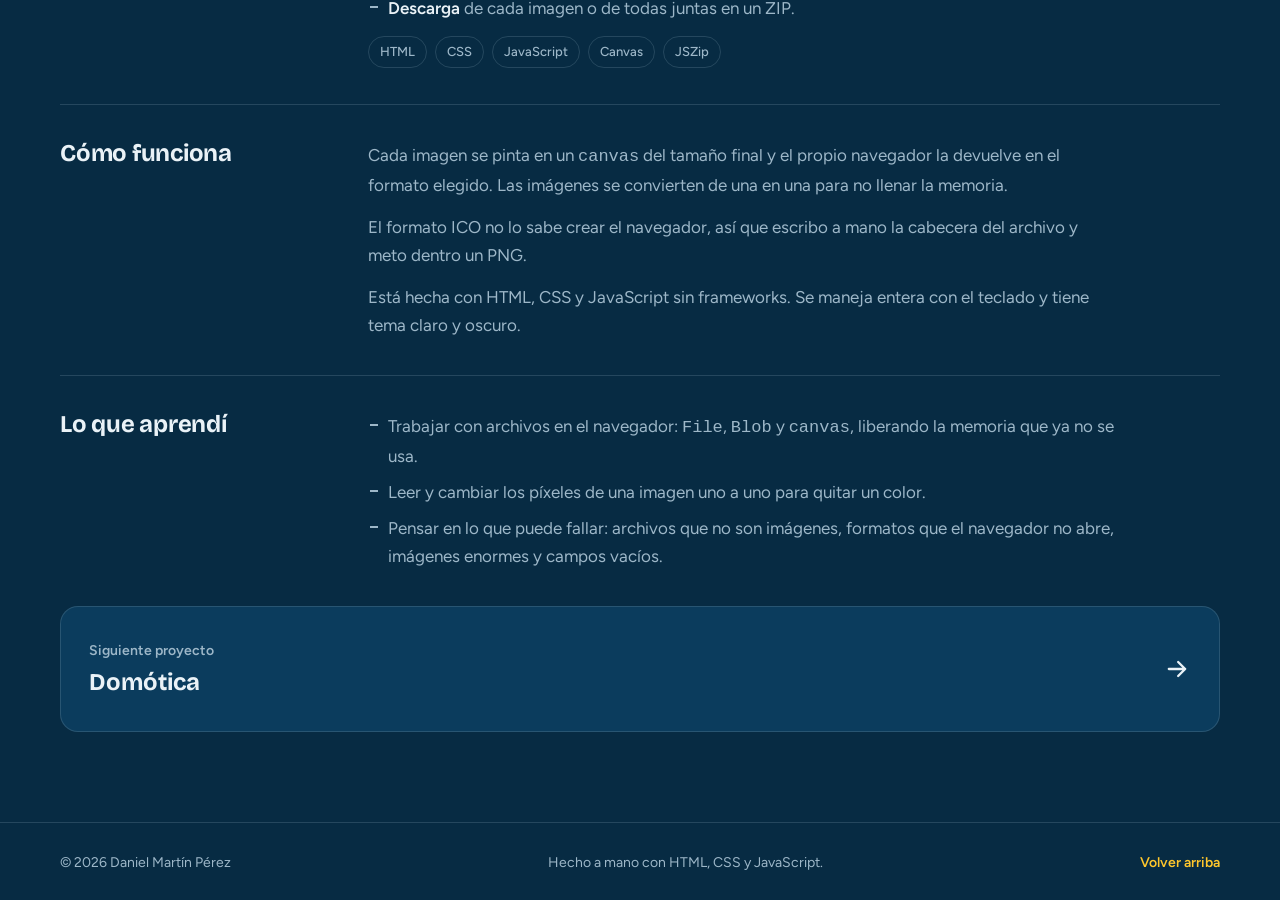
==== commit d5861eae: "Conversor de imágenes: cambia la portada dibujada por una captura real" ====
--- a/proyectos/conversor-imagenes.html
+++ b/proyectos/conversor-imagenes.html
@@ -106,8 +106,8 @@
       </header>
 
       <div class="container">
-        <figure class="project-cover reveal">
-          <img src="../assets/img/proyectos/conversor-imagenes.svg" width="1280" height="720" alt="Ilustración de una imagen grande que se convierte en otra más ligera, con los formatos WebP, JPG, PNG e ICO" data-i18n-attr="alt=conv.coverAlt">
+        <figure class="project-cover reveal card__media--browser">
+          <img src="../assets/img/proyectos/conversor-imagenes-web.webp" width="1280" height="720" alt="Pantalla del conversor de imágenes, con los ajustes a la izquierda y la zona para arrastrar las imágenes" data-i18n-attr="alt=conv.coverAlt">
         </figure>
       </div>
 
